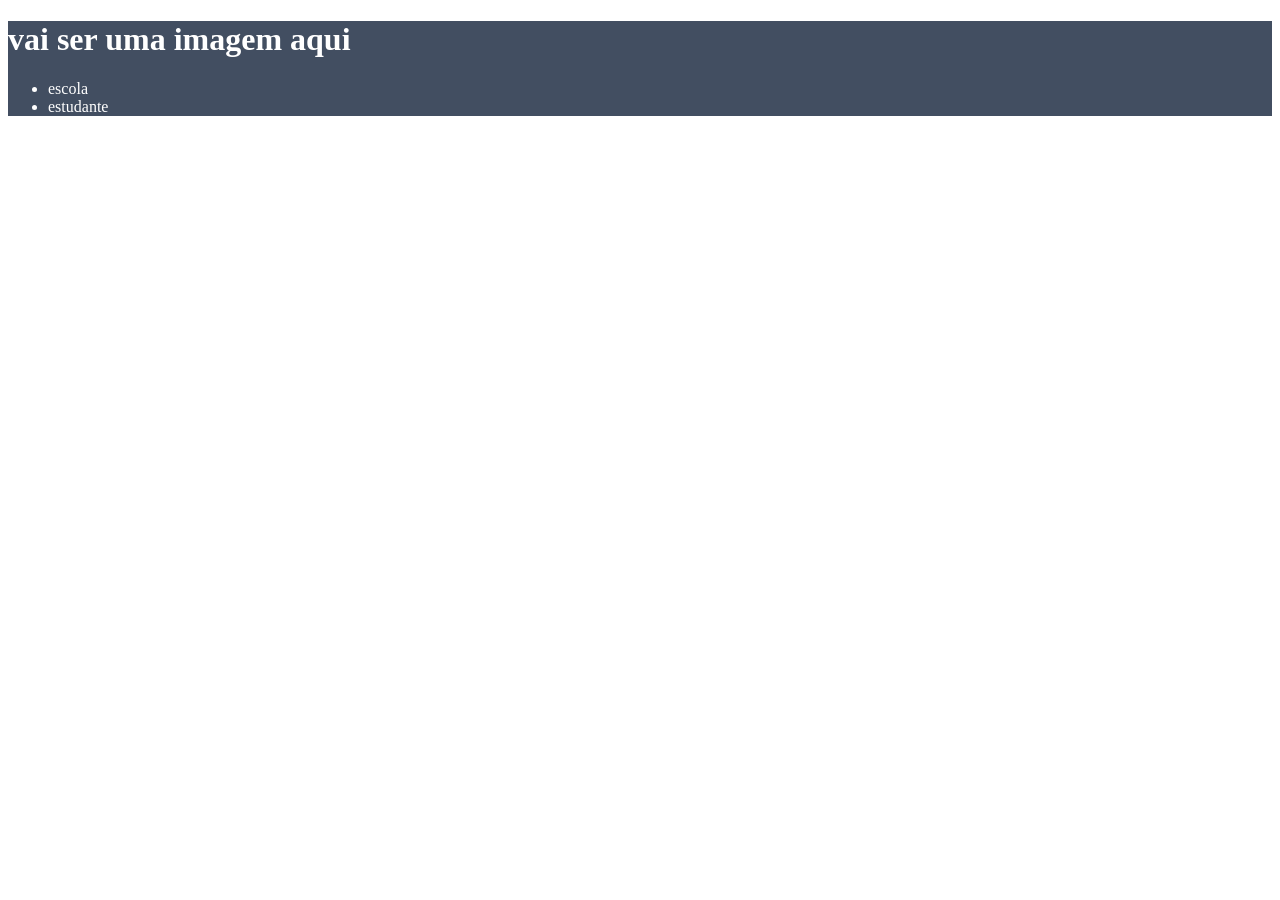
==== index.html @ aaf0a4ad "Add files via upload" ====
<!DOCTYPE html>
<html lang="en">
<head>
    <meta charset="UTF-8">
    <meta http-equiv="X-UA-Compatible" content="IE=edge">
    <meta name="viewport" content="width=device-width, initial-scale=1.0">
    <title>Document</title>
    <link rel="stylesheet" href="style.css">
</head>
<body>
    <header>
        <h1>vai ser uma imagem aqui</h1> 
        <ul>
            <li>escola</li>
            <li>estudante</li>
        </ul>
    </header>
    
</body>
</html>
---- style.css ----
header {
    background-color: #424e61;
    color: white;
}
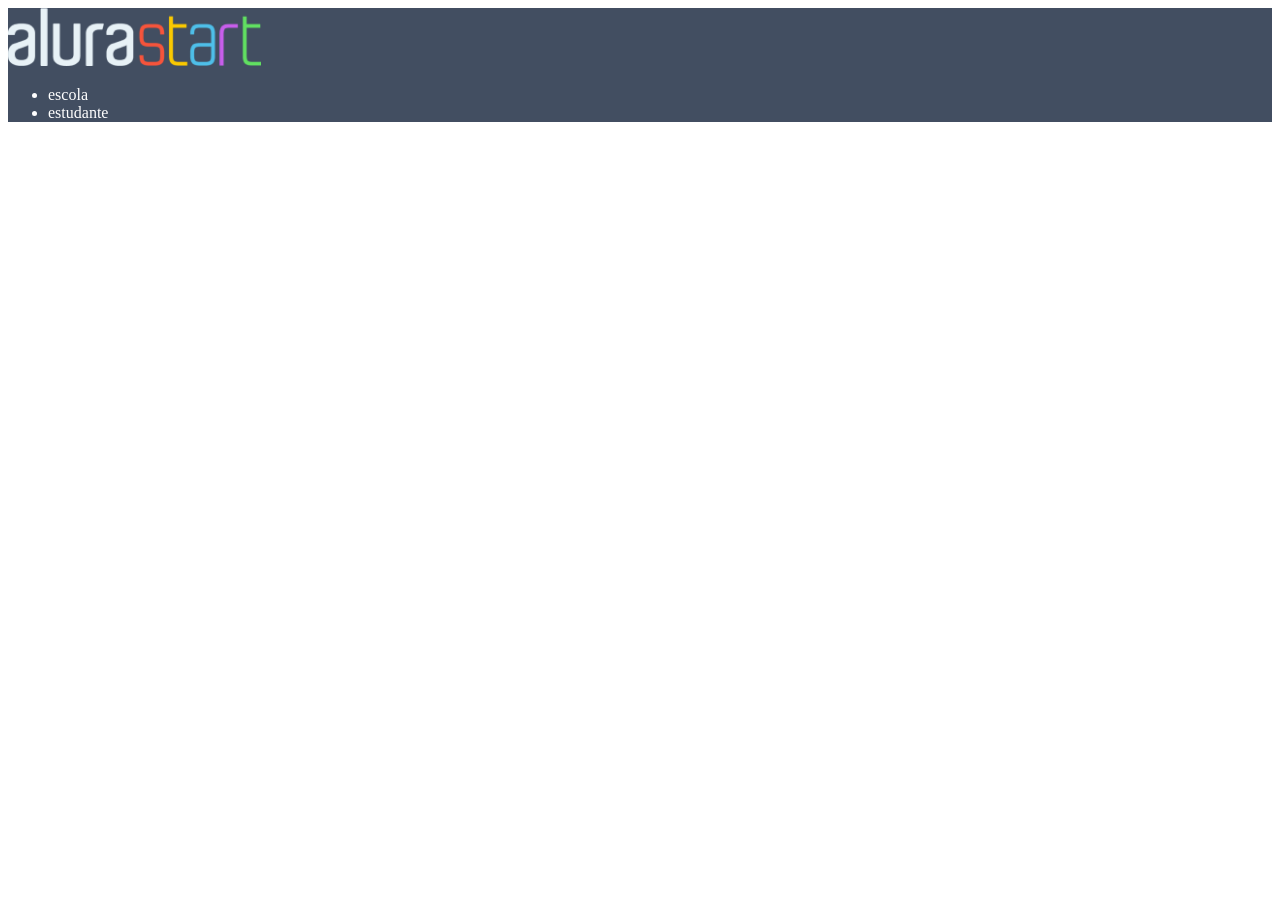
==== commit 9b4f4546: "Add files via upload" ====
--- a/index.html
+++ b/index.html
@@ -9,7 +9,7 @@
 </head>
 <body>
     <header>
-        <h1>vai ser uma imagem aqui</h1> 
+        <img class="cabecalho-imagem" src="alurastart logo 1.png" alt="logo da alura start">
         <ul>
             <li>escola</li>
             <li>estudante</li>
--- a/style.css
+++ b/style.css
@@ -1,4 +1,8 @@
 header {
     background-color: #424e61;
     color: white;
+}
+
+.cabecalho-imagem{
+    width: 20%;
 }
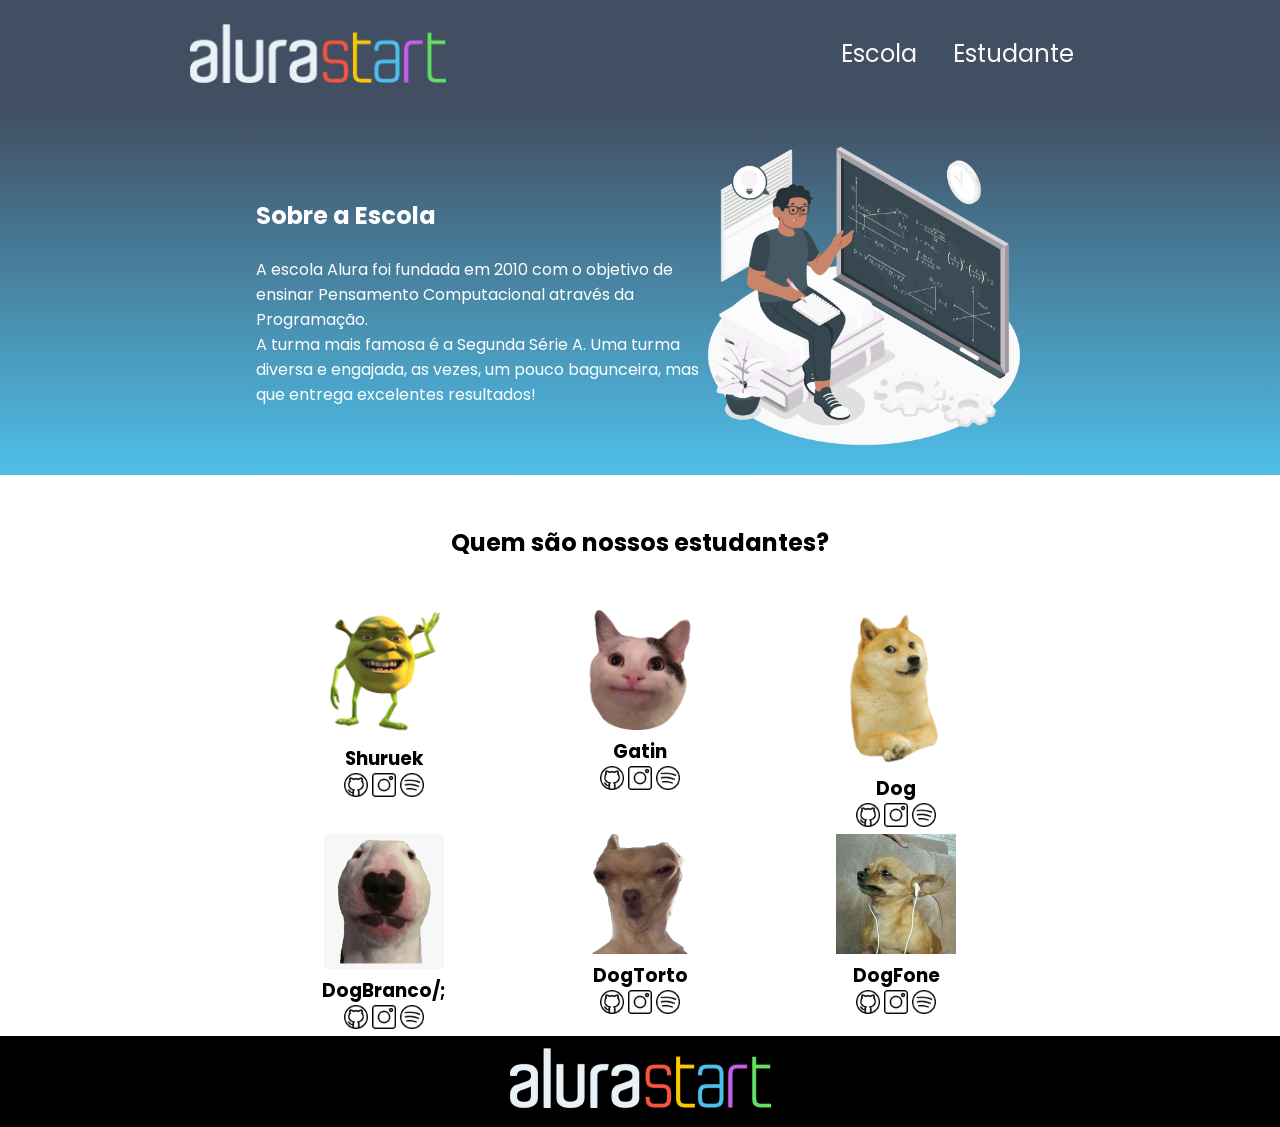
==== commit 6f59a0dd: "finalizado" ====
--- a/index.html
+++ b/index.html
@@ -1,20 +1,87 @@
-<!DOCTYPE html>
-<html lang="en">
-<head>
-    <meta charset="UTF-8">
-    <meta http-equiv="X-UA-Compatible" content="IE=edge">
-    <meta name="viewport" content="width=device-width, initial-scale=1.0">
-    <title>Document</title>
-    <link rel="stylesheet" href="style.css">
-</head>
-<body>
-    <header>
-        <img class="cabecalho-imagem" src="alurastart logo 1.png" alt="logo da alura start">
-        <ul>
-            <li>escola</li>
-            <li>estudante</li>
-        </ul>
-    </header>
-    
-</body>
+<!DOCTYPE html>
+<html lang="en">
+<head>
+    <meta charset="UTF-8">
+    <meta http-equiv="X-UA-Compatible" content="IE=edge">
+    <meta name="viewport" content="width=device-width, initial-scale=1.0">
+    <title>Document</title>
+    <link rel="stylesheet" href="style.css">
+    <link rel="preconnect" href="https://fonts.googleapis.com">
+    <link rel="preconnect" href="https://fonts.gstatic.com" crossorigin>
+    <link href="https://fonts.googleapis.com/css2?family=Poppins:wght@400;700&display=swap" rel="stylesheet">
+</head>
+<body>
+    
+    <header class="cabecalho">
+        <img class="cabecalho-imagem" src="alurastart logo 1.png" alt="logo da alurastart">
+        <ul class="cabecalho-lista">
+            <li class="cabecalho-lista-item">Escola</li>
+            <li class="cabecalho-lista-item">Estudante</li>
+        </ul>
+    </header>
+    <section class="escola">
+        <div class="escola-div-conteudo">
+            <h2 class="escola-titulo">Sobre a Escola</h2>
+            <p class="escola-texto-1">A escola Alura foi fundada em 2010 com o objetivo de ensinar Pensamento Computacional através da Programação. </p>
+            <p class="escola-texto-2">A turma mais famosa é a Segunda Série A. Uma turma diversa e engajada, as vezes, um pouco bagunceira, mas que entrega excelentes resultados!</p>
+        </div>
+    <img class="escola-imagem" src="Formula-amico.png" alt="Progessor no quadro">
+</section>
+
+        <section 
+        class="estuduandes"> 
+            <h2 class="estuduantes-titulo"> Quem são nossos estudantes? </h2>
+            <div class="estudantes-todos">
+            <span></span>
+            <div class="estudante-div">
+                <img class="imagem-esudante" src="SHERESK.png" alt="foto">
+                <h3 class="estudante-nome">Shuruek</h3>
+                <a href=""><img class="estudante-icone" src="github.png" alt="icone github"></a>
+                <a href=""><img class="estudante-icone" src="instagram.png" alt="icone instagram"></a>
+                <a href=""><img class="estudante-icone" src="spotify.png" alt="icone spotify"></a>
+            </div>
+        <div class="estudante-div">
+            <img class="imagem-esudante" src="Gato-Memes-PNG.png" alt="foto">
+            <h3 class="estudante-nome">Gatin</h3>
+            <a href=""><img class="estudante-icone" src="github.png" alt="icone github"></a>
+            <a href=""><img class="estudante-icone" src="instagram.png" alt="icone instagram"></a>
+            <a href=""><img class="estudante-icone" src="spotify.png" alt="icone spotify"></a>
+        </div>
+        <div class="estudante-div">
+            <img class="imagem-esudante" src="doge_meme_PNG7.png" alt="foto">
+            <h3 class="estudante-nome">Dog</h3>
+            <a href=""><img class="estudante-icone" src="github.png" alt="icone github"></a>
+            <a href=""><img class="estudante-icone" src="instagram.png" alt="icone instagram"></a>
+            <a href=""><img class="estudante-icone" src="spotify.png" alt="icone spotify"></a>
+        </div>
+        <span></span>
+        <span></span>
+        <div class="estudante-div">
+            <img class="imagem-esudante" src="DOGS.png" alt="foto">
+            <h3 class="estudante-nome">DogBranco/;</h3>
+            <a href=""><img class="estudante-icone" src="github.png" alt="icone github"></a>
+            <a href=""><img class="estudante-icone" src="instagram.png" alt="icone instagram"></a>
+            <a href=""><img class="estudante-icone" src="spotify.png" alt="icone spotify"></a>
+        </div>
+        <div class="estudante-div">
+            <img class="imagem-esudante" src="DOGTORTO.png" alt="foto">
+            <h3 class="estudante-nome">DogTorto</h3>
+            <a href=""><img class="estudante-icone" src="github.png" alt="icone github"></a>
+            <a href=""><img class="estudante-icone" src="instagram.png" alt="icone instagram"></a>
+            <a href=""><img class="estudante-icone" src="spotify.png" alt="icone spotify"></a>
+        </div>
+        <div class="estudante-div">
+            <img class="imagem-esudante" src="DOGODEFONE.jpg" alt="foto">
+            <h3 class="estudante-nome">DogFone</h3>
+            <a href=""><img class="estudante-icone" src="github.png" alt="icone github"></a>
+            <a href=""><img class="estudante-icone" src="instagram.png" alt="icone instagram"></a>
+            <a href=""><img class="estudante-icone" src="spotify.png" alt="icone spotify"></a>
+        </div>
+    </div>
+    </section>
+    <footer class="rodape">
+        <img class="rodape-imagem" src="alurastart logo 1.png" alt="logo alurastart">
+    </footer>
+</section>
+</body>
 </html>
--- a/style.css
+++ b/style.css
@@ -1,8 +1,69 @@
-header {
-    background-color: #424e61;
-    color: white;
-}
-
-.cabecalho-imagem{
-    width: 20%;
-}+*{
+    margin: 0%;
+    padding: 0;
+}
+body{
+    font-family: 'Poppins', sans-serif;
+}
+
+.cabecalho {
+background-color: #424E61;
+color: rgb(248, 248, 248);
+display: flex;
+justify-content:space-around ;
+align-items: center;
+padding: 24px 0;
+}
+
+.cabecalho-imagem{
+width: 20%;
+}
+
+.cabecalho-lista-item{
+    display: inline-block;
+    margin: 0 16px;
+    font-size: 24px;
+}
+.escola-imagem{
+    width: 25%;
+}
+.escola{
+    background-image: linear-gradient(#424E61,#4EBFE9);
+    color: white;
+    display: flex;
+    justify-content: center;
+    align-items: center;
+    padding: 24px 0;
+}
+.escola-div-conteudo{
+    width: 35%;
+}
+.escola-titulo{
+    padding: 24px 0;
+}
+.imagem-esudante{
+    width: 120px;
+}
+.estudante-icone{
+    width: 24px;
+}
+.estudante-div{
+    text-align: center;
+}
+.estuduantes-titulo{
+    text-align: center;
+    padding: 50px 0;
+}
+.estudantes-todos{
+    display: grid;
+    grid-template-columns: 20% 20% 20% 20% 20% ;
+}
+.rodape{
+    background-color: black;
+    text-align: center;
+}
+.rodape-imagem{
+    height: 60px;
+    padding: 12px 0;
+    
+}
